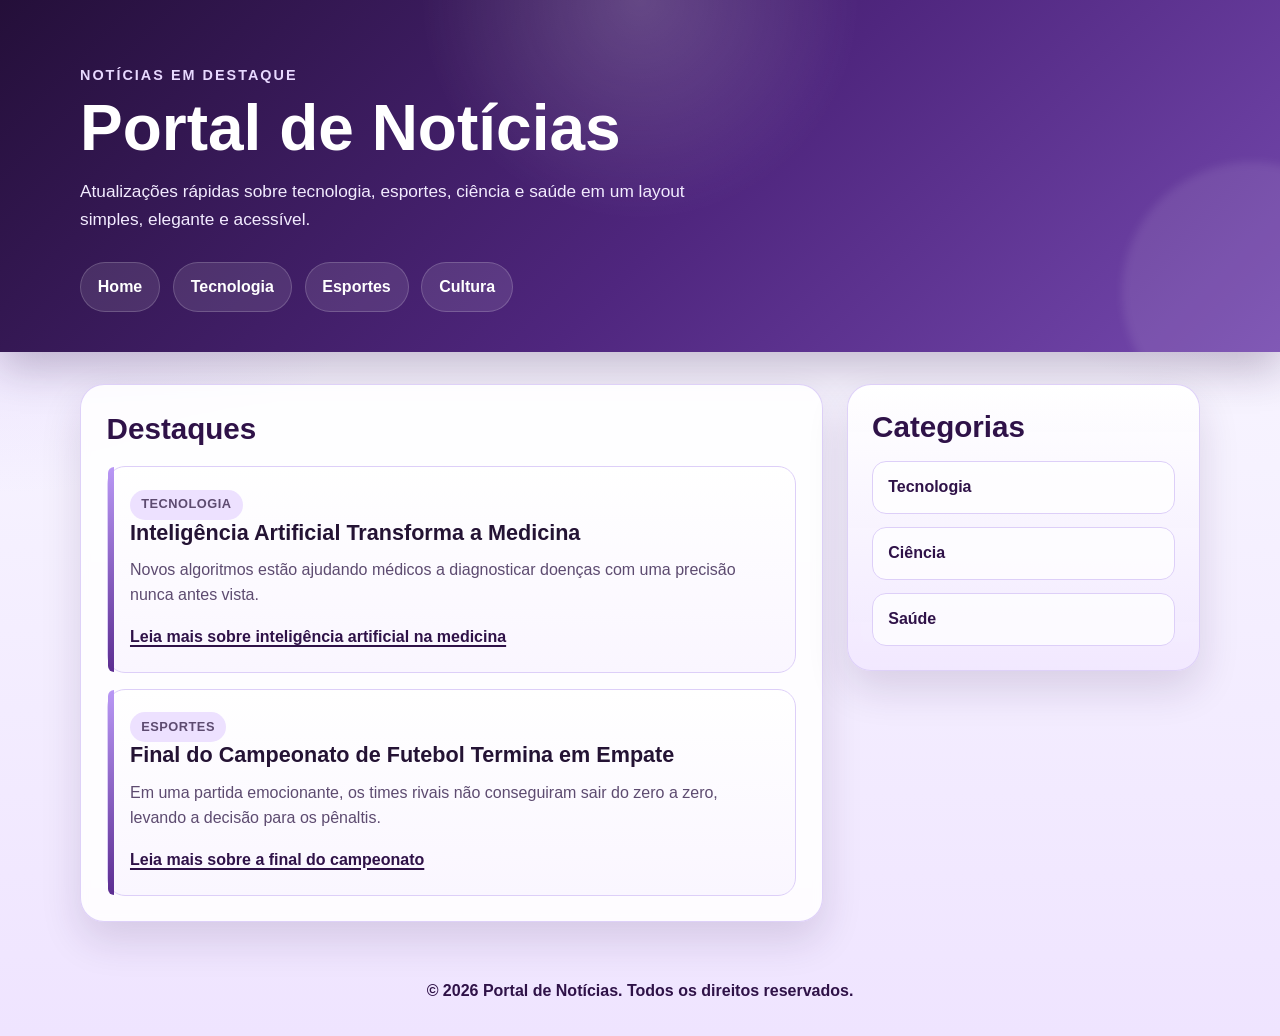
==== Html/index.html @ 9bb4f156 "Projeto com checklist" ====
<!DOCTYPE html>
<html lang="pt-BR">
  <head>
    <meta charset="UTF-8">
    <meta name="viewport" content="width=device-width, initial-scale=1.0">
    <meta
      name="description"
      content="Portal de notícias com destaques de tecnologia, esportes e cultura."
    >
    <title>Portal de Notícias</title>
    <link rel="stylesheet" href="style.css">
  </head>
  <body>
    <a class="skip-link" href="#conteudo">Pular para o conteúdo principal</a>

    <header class="site-header">
      <div class="container">
        <p class="eyebrow">Notícias em destaque</p>
        <h1>Portal de Notícias</h1>
        <p class="hero-text">
          Atualizações rápidas sobre tecnologia, esportes, ciência e saúde em
          um layout simples, elegante e acessível.
        </p>

        <nav aria-label="Navegação principal">
          <ul class="nav-list">
            <li><a href="#">Home</a></li>
            <li><a href="#">Tecnologia</a></li>
            <li><a href="#">Esportes</a></li>
            <li><a href="#">Cultura</a></li>
          </ul>
        </nav>
      </div>
    </header>

    <div class="container layout">
      <main id="conteudo">
        <section aria-labelledby="destaques-titulo" class="news-section">
          <h2 id="destaques-titulo">Destaques</h2>

          <article class="news-card">
            <p class="tag">Tecnologia</p>
            <h3>Inteligência Artificial Transforma a Medicina</h3>
            <p>
              Novos algoritmos estão ajudando médicos a diagnosticar doenças
              com uma precisão nunca antes vista.
            </p>
            <p>
              <a class="read-more" href="#">
                Leia mais sobre inteligência artificial na medicina
              </a>
            </p>
          </article>

          <article class="news-card">
            <p class="tag">Esportes</p>
            <h3>Final do Campeonato de Futebol Termina em Empate</h3>
            <p>
              Em uma partida emocionante, os times rivais não conseguiram sair
              do zero a zero, levando a decisão para os pênaltis.
            </p>
            <p>
              <a class="read-more" href="#">
                Leia mais sobre a final do campeonato
              </a>
            </p>
          </article>
        </section>
      </main>

      <aside class="sidebar" aria-labelledby="categorias-titulo">
        <h2 id="categorias-titulo">Categorias</h2>
        <ul>
          <li><a href="#">Tecnologia</a></li>
          <li><a href="#">Ciência</a></li>
          <li><a href="#">Saúde</a></li>
        </ul>
      </aside>
    </div>

    <footer class="site-footer">
      <div class="container">
        <p>&copy; 2026 Portal de Notícias. Todos os direitos reservados.</p>
      </div>
    </footer>
  </body>
</html>
---- Html/style.css ----
:root {
  --bg: #f6f2ff;
  --bg-strong: #2a1240;
  --surface: #ffffff;
  --surface-soft: #f1e8ff;
  --primary: #5c2d91;
  --primary-dark: #2f1248;
  --primary-light: #b998f5;
  --text: #241334;
  --text-soft: #5d4b70;
  --border: #ddcff8;
  --shadow: 0 18px 40px rgba(47, 18, 72, 0.14);
  --radius-lg: 24px;
  --radius-md: 18px;
  --max-width: 1120px;
}

*,
*::before,
*::after {
  box-sizing: border-box;
}

html {
  scroll-behavior: smooth;
}

body {
  margin: 0;
  font-family: "Trebuchet MS", "Segoe UI", sans-serif;
  line-height: 1.6;
  color: var(--text);
  background:
    radial-gradient(circle at top left, rgba(185, 152, 245, 0.45), transparent 30%),
    radial-gradient(circle at top right, rgba(92, 45, 145, 0.2), transparent 25%),
    linear-gradient(180deg, #fcfaff 0%, var(--bg) 45%, #efe4ff 100%);
}

a {
  color: var(--primary-dark);
  text-decoration-thickness: 0.12em;
  text-underline-offset: 0.18em;
}

a:hover {
  color: var(--primary);
}

a:focus-visible,
button:focus-visible,
[tabindex]:focus-visible {
  outline: 3px solid #ffcf5a;
  outline-offset: 3px;
  border-radius: 6px;
}

.skip-link {
  position: absolute;
  top: -56px;
  left: 1rem;
  z-index: 1000;
  padding: 0.8rem 1rem;
  color: #ffffff;
  background: var(--primary-dark);
  border-radius: 0 0 12px 12px;
}

.skip-link:focus {
  top: 0;
}

.container {
  width: min(100% - 2rem, var(--max-width));
  margin: 0 auto;
}

.site-header {
  position: relative;
  overflow: hidden;
  padding: 4rem 0 2.5rem;
  color: #ffffff;
  background:
    radial-gradient(circle at top, rgba(255, 255, 255, 0.18), transparent 30%),
    linear-gradient(135deg, #240f39 0%, #4f267e 55%, #7549af 100%);
  box-shadow: 0 16px 40px rgba(42, 18, 64, 0.25);
}

.site-header::after {
  content: "";
  position: absolute;
  inset: auto -8% -70px auto;
  width: 260px;
  height: 260px;
  background: rgba(255, 255, 255, 0.09);
  border-radius: 50%;
  filter: blur(4px);
}

.eyebrow {
  margin: 0 0 0.5rem;
  font-size: 0.9rem;
  font-weight: 700;
  letter-spacing: 0.14em;
  text-transform: uppercase;
  color: #e8d9ff;
}

.site-header h1 {
  margin: 0;
  font-size: clamp(2.3rem, 5vw, 4rem);
  line-height: 1.05;
}

.hero-text {
  width: min(100%, 42rem);
  margin: 1rem 0 0;
  font-size: 1.08rem;
  color: #f2ebff;
}

.nav-list {
  display: flex;
  flex-wrap: wrap;
  gap: 0.8rem;
  padding: 0;
  margin: 1.75rem 0 0;
  list-style: none;
}

.nav-list a {
  display: inline-block;
  padding: 0.72rem 1.05rem;
  color: #ffffff;
  text-decoration: none;
  font-weight: 700;
  background: rgba(255, 255, 255, 0.1);
  border: 1px solid rgba(255, 255, 255, 0.18);
  border-radius: 999px;
  transition: background-color 0.2s ease, transform 0.2s ease;
}

.nav-list a:hover,
.nav-list a:focus-visible {
  background: rgba(255, 255, 255, 0.18);
  transform: translateY(-1px);
}

.layout {
  display: grid;
  grid-template-columns: minmax(0, 2fr) minmax(250px, 0.95fr);
  gap: 1.5rem;
  padding: 2rem 0 2.5rem;
}

.news-section,
.sidebar {
  background: rgba(255, 255, 255, 0.88);
  border: 1px solid rgba(221, 207, 248, 0.95);
  border-radius: var(--radius-lg);
  box-shadow: var(--shadow);
  backdrop-filter: blur(4px);
}

.news-section {
  padding: 1.6rem;
}

.sidebar {
  align-self: start;
  padding: 1.5rem;
  background:
    linear-gradient(180deg, rgba(255, 255, 255, 0.96) 0%, rgba(241, 232, 255, 0.95) 100%);
}

h2,
h3 {
  line-height: 1.2;
}

h2 {
  margin: 0 0 1.25rem;
  font-size: 1.85rem;
  color: var(--primary-dark);
}

.news-card {
  position: relative;
  padding: 1.4rem;
  margin-top: 1rem;
  background: linear-gradient(180deg, #ffffff 0%, #faf6ff 100%);
  border: 1px solid var(--border);
  border-radius: var(--radius-md);
}

.news-card:first-of-type {
  margin-top: 0;
}

.news-card::before {
  content: "";
  position: absolute;
  inset: 0 auto 0 0;
  width: 6px;
  border-radius: 18px 0 0 18px;
  background: linear-gradient(180deg, var(--primary-light) 0%, var(--primary) 100%);
}

.tag {
  display: inline-block;
  margin: 0 0 0.85rem;
  padding: 0.3rem 0.7rem;
  font-size: 0.8rem;
  font-weight: 700;
  letter-spacing: 0.04em;
  text-transform: uppercase;
  color: var(--primary-dark);
  background: #ede1ff;
  border-radius: 999px;
}

.news-card h3 {
  margin: 0 0 0.7rem;
  font-size: 1.35rem;
}

.news-card p {
  margin: 0;
  color: var(--text-soft);
}

.read-more {
  display: inline-block;
  margin-top: 1rem;
  font-weight: 700;
  color: var(--primary-dark);
}

.sidebar h2 {
  margin-bottom: 1rem;
}

.sidebar ul {
  padding: 0;
  margin: 0;
  list-style: none;
}

.sidebar li + li {
  margin-top: 0.8rem;
}

.sidebar a {
  display: block;
  padding: 0.8rem 0.95rem;
  text-decoration: none;
  font-weight: 600;
  background: rgba(255, 255, 255, 0.75);
  border: 1px solid var(--border);
  border-radius: 14px;
}

.sidebar a:hover,
.sidebar a:focus-visible {
  background: #ffffff;
}

.site-footer {
  padding: 1rem 0 2rem;
  color: var(--primary-dark);
}

.site-footer p {
  margin: 0;
  text-align: center;
  font-weight: 600;
}

@media (max-width: 760px) {
  .site-header {
    padding: 3rem 0 2rem;
  }

  .layout {
    grid-template-columns: 1fr;
  }

  .news-section,
  .sidebar {
    padding: 1.2rem;
  }

  .nav-list {
    gap: 0.55rem;
  }

  .nav-list a {
    width: 100%;
    text-align: center;
  }

  h2 {
    font-size: 1.55rem;
  }

  .news-card h3 {
    font-size: 1.2rem;
  }
}
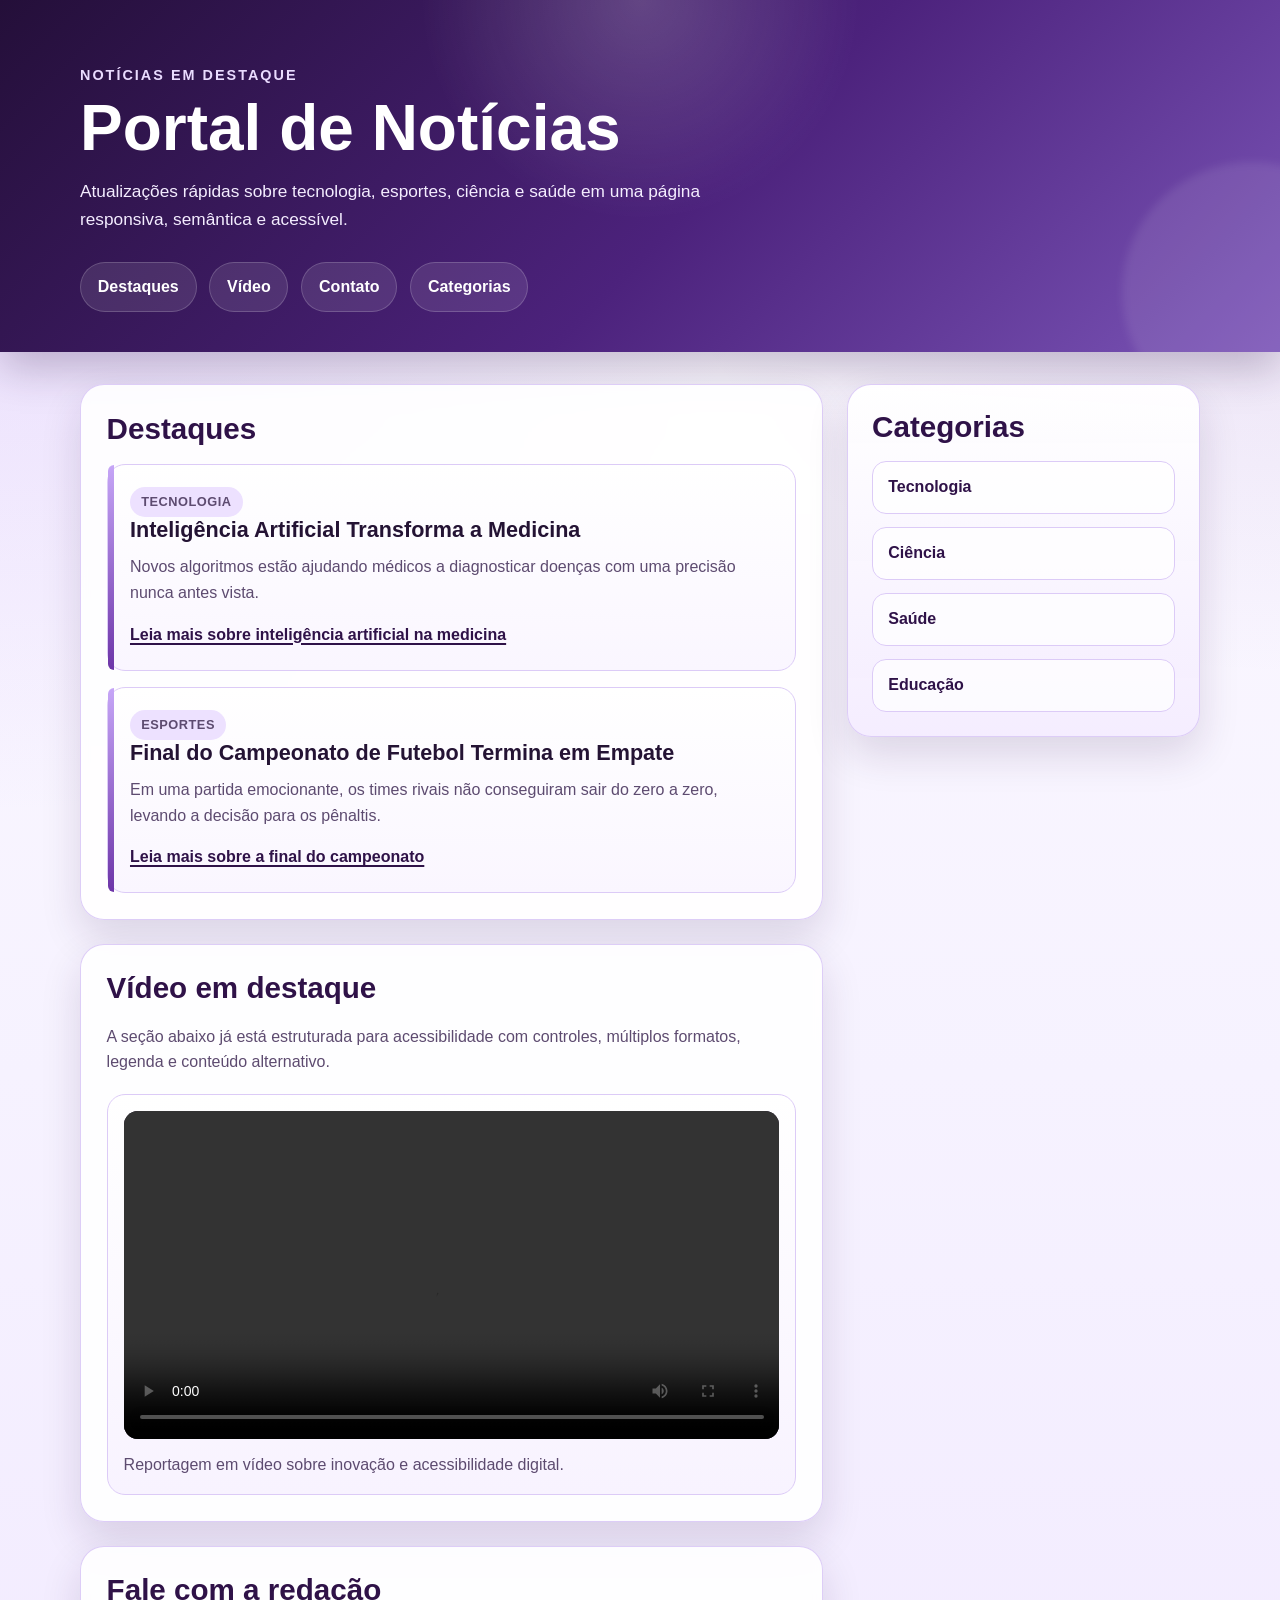
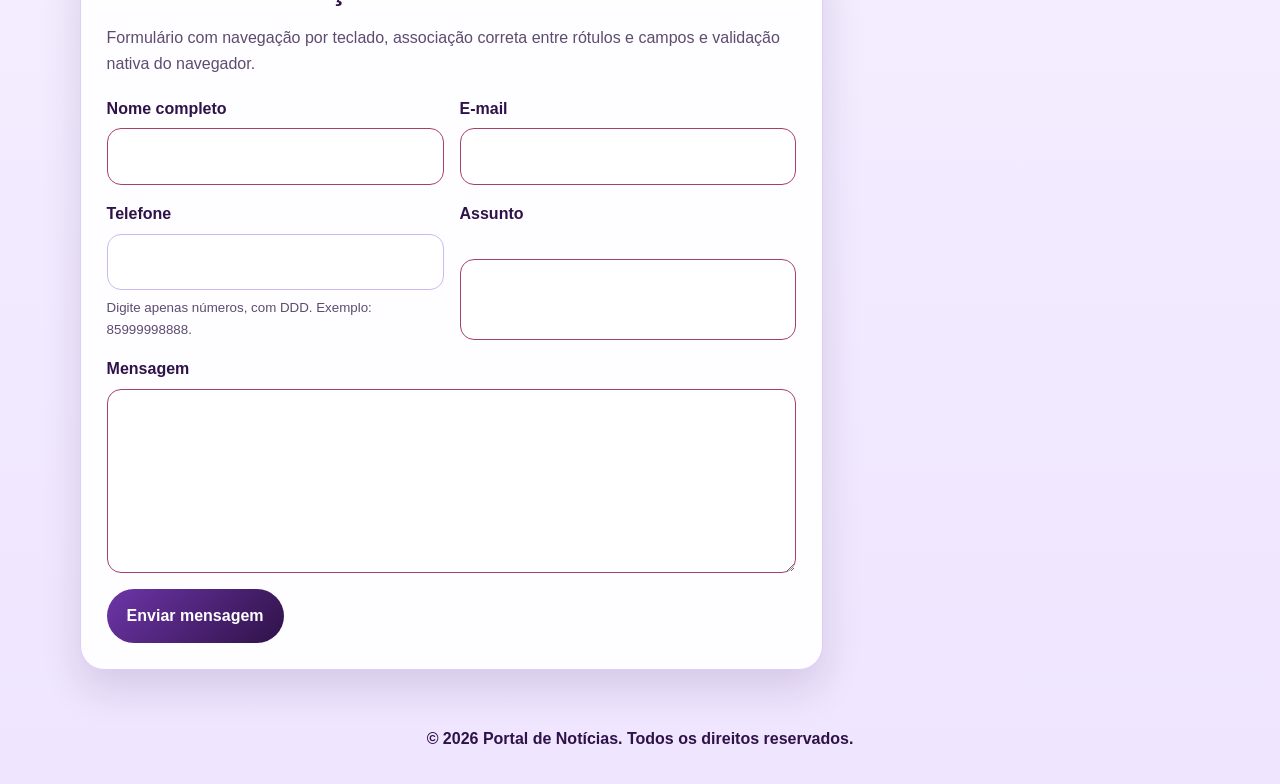
==== commit 92bd20cd: "Aprimoramento do site" ====
--- a/Html/index.html
+++ b/Html/index.html
@@ -5,7 +5,7 @@
     <meta name="viewport" content="width=device-width, initial-scale=1.0">
     <meta
       name="description"
-      content="Portal de notícias com destaques de tecnologia, esportes e cultura."
+      content="Portal de notícias com destaques, vídeo e formulário acessível."
     >
     <title>Portal de Notícias</title>
     <link rel="stylesheet" href="style.css">
@@ -19,15 +19,15 @@
         <h1>Portal de Notícias</h1>
         <p class="hero-text">
           Atualizações rápidas sobre tecnologia, esportes, ciência e saúde em
-          um layout simples, elegante e acessível.
+          uma página responsiva, semântica e acessível.
         </p>
 
         <nav aria-label="Navegação principal">
           <ul class="nav-list">
-            <li><a href="#">Home</a></li>
-            <li><a href="#">Tecnologia</a></li>
-            <li><a href="#">Esportes</a></li>
-            <li><a href="#">Cultura</a></li>
+            <li><a href="#destaques">Destaques</a></li>
+            <li><a href="#video">Vídeo</a></li>
+            <li><a href="#contato">Contato</a></li>
+            <li><a href="#categorias">Categorias</a></li>
           </ul>
         </nav>
       </div>
@@ -35,7 +35,7 @@
 
     <div class="container layout">
       <main id="conteudo">
-        <section aria-labelledby="destaques-titulo" class="news-section">
+        <section id="destaques" aria-labelledby="destaques-titulo" class="news-section">
           <h2 id="destaques-titulo">Destaques</h2>
 
           <article class="news-card">
@@ -66,14 +66,112 @@
             </p>
           </article>
         </section>
+
+        <section id="video" aria-labelledby="video-titulo" class="feature-section">
+          <h2 id="video-titulo">Vídeo em destaque</h2>
+          <p class="section-text">
+            A seção abaixo já está estruturada para acessibilidade com controles,
+            múltiplos formatos, legenda e conteúdo alternativo.
+          </p>
+
+          <figure class="media-card">
+            <video controls preload="metadata">
+              <source src="midia/reportagem.mp4" type="video/mp4">
+              <source src="midia/reportagem.webm" type="video/webm">
+              <track
+                kind="captions"
+                srclang="pt-BR"
+                label="Português"
+                default
+              >
+              Seu navegador não suporta vídeo HTML5. Você pode acessar a
+              reportagem em formato de texto logo acima.
+            </video>
+            <figcaption>
+              Reportagem em vídeo sobre inovação e acessibilidade digital.
+            </figcaption>
+          </figure>
+        </section>
+
+        <section id="contato" aria-labelledby="contato-titulo" class="feature-section">
+          <h2 id="contato-titulo">Fale com a redação</h2>
+          <p class="section-text">
+            Formulário com navegação por teclado, associação correta entre
+            rótulos e campos e validação nativa do navegador.
+          </p>
+
+          <form class="contact-form" action="#" method="post">
+            <div class="form-grid">
+              <div class="field-group">
+                <label for="nome">Nome completo</label>
+                <input
+                  id="nome"
+                  name="nome"
+                  type="text"
+                  autocomplete="name"
+                  required
+                >
+              </div>
+
+              <div class="field-group">
+                <label for="email">E-mail</label>
+                <input
+                  id="email"
+                  name="email"
+                  type="email"
+                  autocomplete="email"
+                  required
+                >
+              </div>
+
+              <div class="field-group">
+                <label for="telefone">Telefone</label>
+                <input
+                  id="telefone"
+                  name="telefone"
+                  type="tel"
+                  inputmode="tel"
+                  pattern="[0-9]{10,11}"
+                  aria-describedby="telefone-ajuda"
+                >
+                <small id="telefone-ajuda">
+                  Digite apenas números, com DDD. Exemplo: 85999998888.
+                </small>
+              </div>
+
+              <div class="field-group">
+                <label for="assunto">Assunto</label>
+                <input
+                  id="assunto"
+                  name="assunto"
+                  type="text"
+                  required
+                >
+              </div>
+            </div>
+
+            <div class="field-group">
+              <label for="mensagem">Mensagem</label>
+              <textarea
+                id="mensagem"
+                name="mensagem"
+                rows="6"
+                required
+              ></textarea>
+            </div>
+
+            <button type="submit" class="submit-button">Enviar mensagem</button>
+          </form>
+        </section>
       </main>
 
-      <aside class="sidebar" aria-labelledby="categorias-titulo">
+      <aside id="categorias" class="sidebar" aria-labelledby="categorias-titulo">
         <h2 id="categorias-titulo">Categorias</h2>
         <ul>
           <li><a href="#">Tecnologia</a></li>
           <li><a href="#">Ciência</a></li>
           <li><a href="#">Saúde</a></li>
+          <li><a href="#">Educação</a></li>
         </ul>
       </aside>
     </div>
@@ -84,4 +182,4 @@
       </div>
     </footer>
   </body>
-</html>+</html>
--- a/Html/style.css
+++ b/Html/style.css
@@ -1,14 +1,13 @@
 :root {
   --bg: #f6f2ff;
-  --bg-strong: #2a1240;
   --surface: #ffffff;
-  --surface-soft: #f1e8ff;
-  --primary: #5c2d91;
+  --surface-soft: #f4ecff;
+  --primary: #6d35a8;
   --primary-dark: #2f1248;
-  --primary-light: #b998f5;
+  --primary-light: #c6a6f7;
   --text: #241334;
   --text-soft: #5d4b70;
-  --border: #ddcff8;
+  --border: #dccbf7;
   --shadow: 0 18px 40px rgba(47, 18, 72, 0.14);
   --radius-lg: 24px;
   --radius-md: 18px;
@@ -31,9 +30,15 @@
   line-height: 1.6;
   color: var(--text);
   background:
-    radial-gradient(circle at top left, rgba(185, 152, 245, 0.45), transparent 30%),
-    radial-gradient(circle at top right, rgba(92, 45, 145, 0.2), transparent 25%),
-    linear-gradient(180deg, #fcfaff 0%, var(--bg) 45%, #efe4ff 100%);
+    radial-gradient(circle at top left, rgba(198, 166, 247, 0.45), transparent 30%),
+    radial-gradient(circle at top right, rgba(109, 53, 168, 0.18), transparent 25%),
+    linear-gradient(180deg, #fdfbff 0%, var(--bg) 45%, #efe5ff 100%);
+}
+
+img,
+video {
+  max-width: 100%;
+  height: auto;
 }
 
 a {
@@ -48,6 +53,9 @@
 
 a:focus-visible,
 button:focus-visible,
+input:focus-visible,
+textarea:focus-visible,
+select:focus-visible,
 [tabindex]:focus-visible {
   outline: 3px solid #ffcf5a;
   outline-offset: 3px;
@@ -81,7 +89,7 @@
   color: #ffffff;
   background:
     radial-gradient(circle at top, rgba(255, 255, 255, 0.18), transparent 30%),
-    linear-gradient(135deg, #240f39 0%, #4f267e 55%, #7549af 100%);
+    linear-gradient(135deg, #240f39 0%, #4c227c 55%, #7b55b8 100%);
   box-shadow: 0 16px 40px rgba(42, 18, 64, 0.25);
 }
 
@@ -102,7 +110,7 @@
   font-weight: 700;
   letter-spacing: 0.14em;
   text-transform: uppercase;
-  color: #e8d9ff;
+  color: #eadcff;
 }
 
 .site-header h1 {
@@ -112,10 +120,10 @@
 }
 
 .hero-text {
-  width: min(100%, 42rem);
+  width: min(100%, 44rem);
   margin: 1rem 0 0;
   font-size: 1.08rem;
-  color: #f2ebff;
+  color: #f4edff;
 }
 
 .nav-list {
@@ -153,23 +161,29 @@
 }
 
 .news-section,
+.feature-section,
 .sidebar {
-  background: rgba(255, 255, 255, 0.88);
-  border: 1px solid rgba(221, 207, 248, 0.95);
+  background: rgba(255, 255, 255, 0.9);
+  border: 1px solid rgba(220, 203, 247, 0.95);
   border-radius: var(--radius-lg);
   box-shadow: var(--shadow);
   backdrop-filter: blur(4px);
 }
 
-.news-section {
+.news-section,
+.feature-section {
   padding: 1.6rem;
+}
+
+.feature-section {
+  margin-top: 1.5rem;
 }
 
 .sidebar {
   align-self: start;
   padding: 1.5rem;
   background:
-    linear-gradient(180deg, rgba(255, 255, 255, 0.96) 0%, rgba(241, 232, 255, 0.95) 100%);
+    linear-gradient(180deg, rgba(255, 255, 255, 0.96) 0%, rgba(244, 236, 255, 0.95) 100%);
 }
 
 h2,
@@ -178,9 +192,14 @@
 }
 
 h2 {
-  margin: 0 0 1.25rem;
+  margin: 0 0 1.1rem;
   font-size: 1.85rem;
   color: var(--primary-dark);
+}
+
+.section-text {
+  margin: 0 0 1.2rem;
+  color: var(--text-soft);
 }
 
 .news-card {
@@ -232,7 +251,84 @@
   display: inline-block;
   margin-top: 1rem;
   font-weight: 700;
+}
+
+.media-card {
+  margin: 0;
+  padding: 1rem;
+  background: linear-gradient(180deg, #ffffff 0%, #f8f3ff 100%);
+  border: 1px solid var(--border);
+  border-radius: var(--radius-md);
+}
+
+.media-card video {
+  display: block;
+  width: 100%;
+  border-radius: 14px;
+  background: #1d102b;
+}
+
+.media-card figcaption {
+  margin-top: 0.85rem;
+  color: var(--text-soft);
+}
+
+.contact-form {
+  display: grid;
+  gap: 1rem;
+}
+
+.form-grid {
+  display: grid;
+  grid-template-columns: repeat(2, minmax(0, 1fr));
+  gap: 1rem;
+}
+
+.field-group {
+  display: grid;
+  gap: 0.45rem;
+}
+
+.field-group label {
+  font-weight: 700;
   color: var(--primary-dark);
+}
+
+.field-group input,
+.field-group textarea {
+  width: 100%;
+  padding: 0.9rem 1rem;
+  font: inherit;
+  color: var(--text);
+  background: #ffffff;
+  border: 1px solid #cdb8ef;
+  border-radius: 14px;
+}
+
+.field-group input:invalid,
+.field-group textarea:invalid {
+  border-color: #a63f6b;
+}
+
+.field-group small {
+  color: var(--text-soft);
+}
+
+.submit-button {
+  justify-self: start;
+  padding: 0.9rem 1.25rem;
+  font: inherit;
+  font-weight: 700;
+  color: #ffffff;
+  cursor: pointer;
+  background: linear-gradient(135deg, var(--primary) 0%, var(--primary-dark) 100%);
+  border: none;
+  border-radius: 999px;
+}
+
+.submit-button:hover,
+.submit-button:focus-visible {
+  filter: brightness(1.05);
 }
 
 .sidebar h2 {
@@ -280,11 +376,13 @@
     padding: 3rem 0 2rem;
   }
 
-  .layout {
+  .layout,
+  .form-grid {
     grid-template-columns: 1fr;
   }
 
   .news-section,
+  .feature-section,
   .sidebar {
     padding: 1.2rem;
   }
@@ -293,7 +391,8 @@
     gap: 0.55rem;
   }
 
-  .nav-list a {
+  .nav-list a,
+  .submit-button {
     width: 100%;
     text-align: center;
   }
